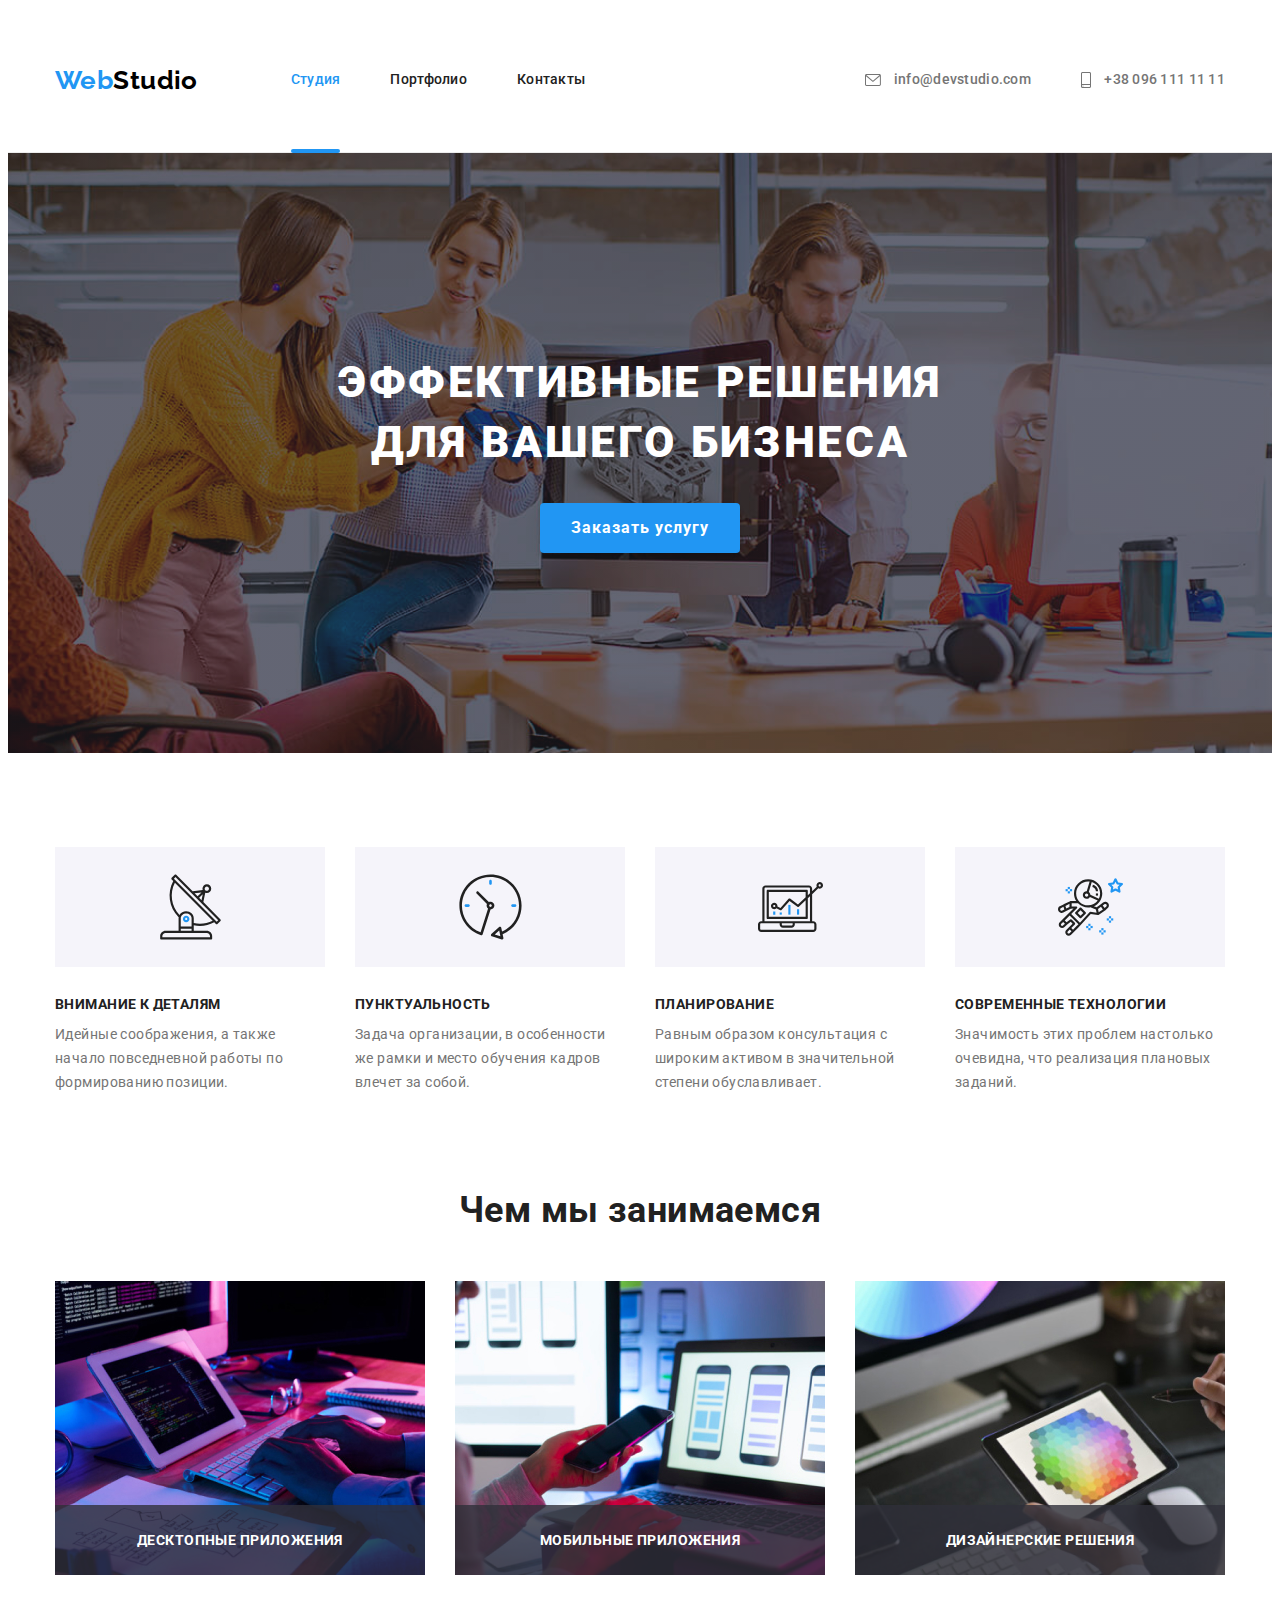
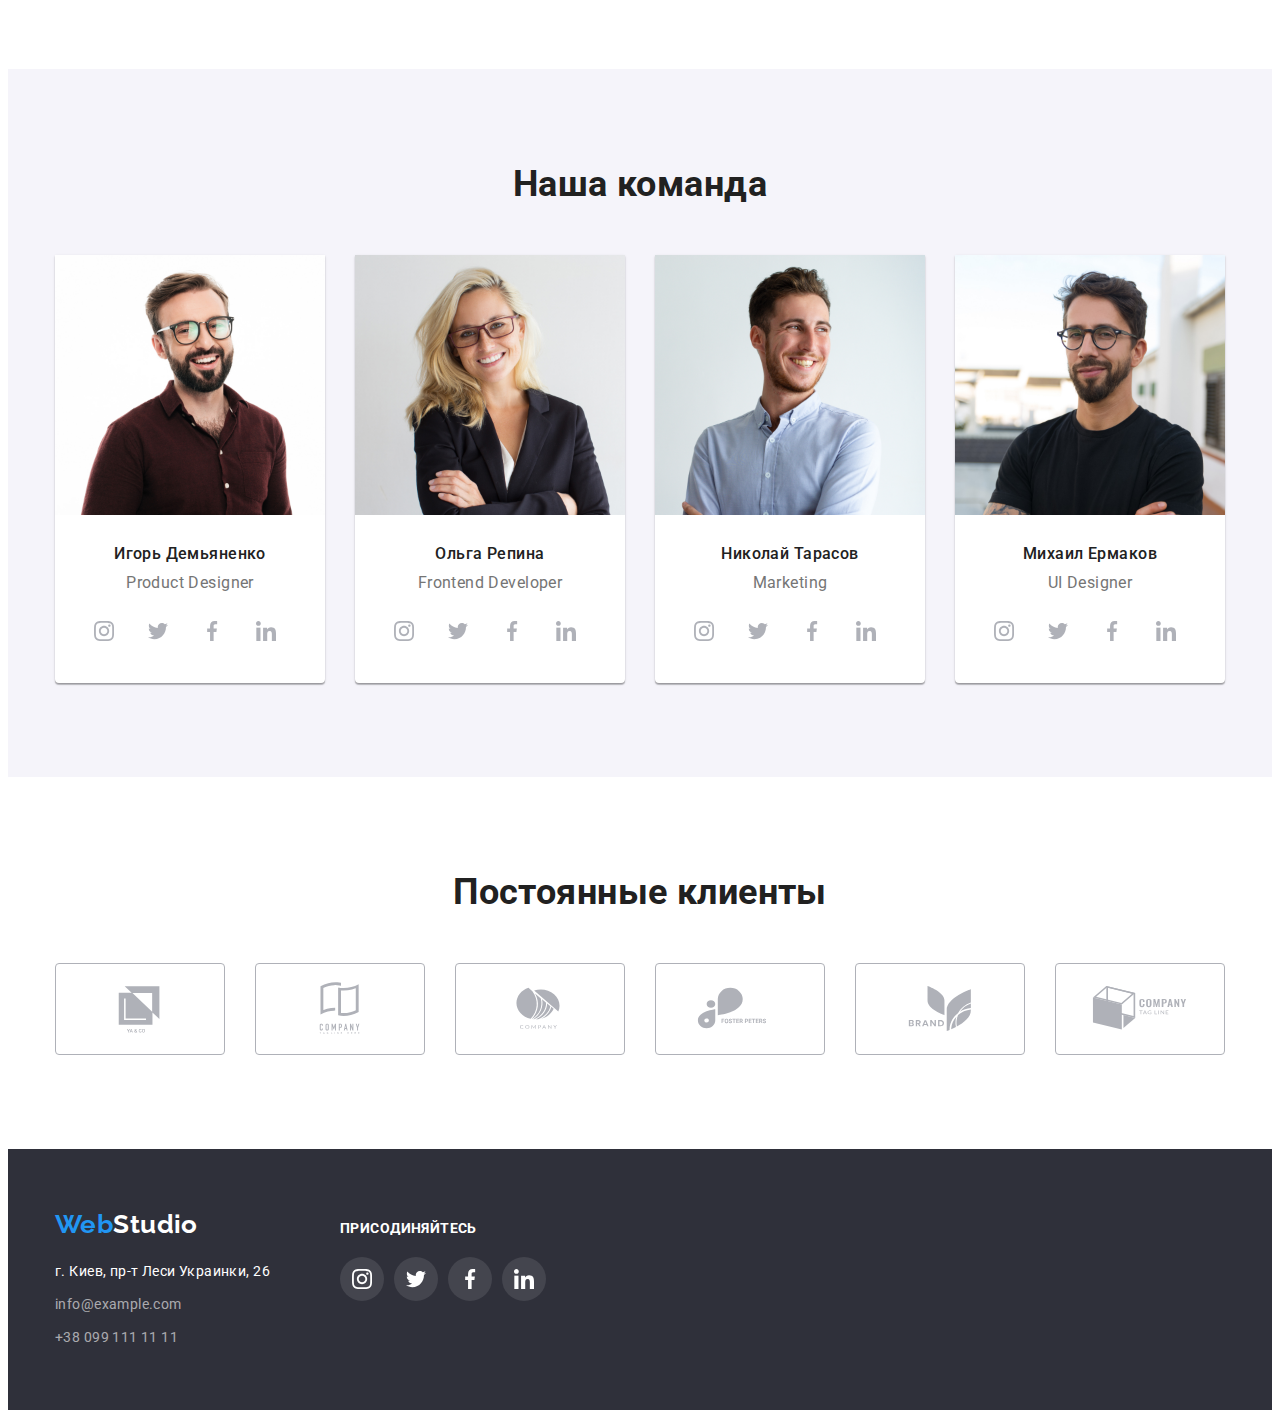
==== index.html @ 83161f33 "1406" ====
<!DOCTYPE html>
<html lang="ru">
    <head>
        <meta charset="UTF-8">
        <meta http-equiv="X-UA-Compatible" content="IE=edge">
        <meta name="viewport" content="width=device-width, initial-scale=1.0">
        <title>Главная</title>  

        <link href="https://fonts.googleapis.com/css2?family=Raleway:wght@700&family=Roboto:wght@400;500;700;900&display=swap" rel="stylesheet"> 

        <link rel="stylesheet" href="https://cdnjs.cloudflare.com/ajax/libs/modern-normalize/1.1.0/modern-normalize.min.css"
         integrity="sha512-wpPYUAdjBVSE4KJnH1VR1HeZfpl1ub8YT/NKx4PuQ5NmX2tKuGu6U/JRp5y+Y8XG2tV+wKQpNHVUX03MfMFn9Q==" crossorigin="anonymous" referrerpolicy="no-referrer" />
                
        <link rel="stylesheet" href="./css/style.css">
    </head>
<body class="body">
    <header class="header">
        <div class="container container-nav">
            <nav class="header-nav" >
             <!--Навигация на другие страницы-->
                 <a href="./index.html" class="logo ">Web<Span class="logo-two ">Studio</Span></a>
                <ul class="list-cont site-nav ">
                    <li class="item current">
                        <a class="link  list" href="./index.html"> Студия </a></li>                      
                    
                    <li class="item">
                        <a  class="link list" href="./portfolio.html"  >Портфолио</a></li>
                    
                    <li class="item">
                        <a class="link list" href=""  >Контакты</a></li>
                </ul>
            </nav>
                <ul class="list-cont site-nav">
                    <li class="cont">
                        <a href="mailto:info@devstudio.com" class="col cont-link">
                             <svg class="cont-icon"  width="16" height="12">
                                <use href="./image/icons.svg/symbol-defs.svg#icon-envelope"></use></svg>
                                info@devstudio.com</a></li>
                            
                    <li class="cont"><a href="tel:+380961111111" class=" col cont-link">
                            <svg class="cont-icon"  width="10" height="16">
                                 <use href="./image/icons.svg/symbol-defs.svg#icon-phone"></use></svg>
                       
                           +38 096 111 11 11</a></li>
                </ul>
        </div>
    </header>
    <main>
        <!--Уникальный контент страницы-->
        <section class="main-effect">
            
            <h1 class="main-head">ЭФФЕКТИВНЫЕ РЕШЕНИЯ<br>ДЛЯ ВАШЕГО БИЗНЕСА</h1>
            <button class="hero-btn" type="button">Заказать услугу
            </button>
       
        </section>
        <!--2 Раздел-->
       
<!--ЭТАПЫ РАБОТЫ-->
        <section class="section">
                <div class="container">
                    <h2 class="visually-hidden "> Этапы работы </h2>
                    <ul class="card-set list">
                        <li class="aside-item">
                            <div class="aside-icon">
                                  <svg width="65" height="70">
                                  <use href="./image/icons.svg/symbol-defs.svg#icon-antenna"></use>
                                </svg>
                              </div>
                            <h3 class="type-name">ВНИМАНИЕ К ДЕТАЛЯМ</h3>
                            <p class="type-text">Идейные соображения, а также <br>начало повседневной работы по формированию позиции.</p>
                        </li>
                        <li class="aside-item">
                            <div class="aside-icon">
                                <svg width="65" height="70">
                                <use href="./image/icons.svg/symbol-defs.svg#icon-clock"></use>
                              </svg>
                            </div>
                            <h3 class="type-name">ПУНКТУАЛЬНОСТЬ</h3>
                            <p class="type-text">Задача организации, в особенности же рамки и место обучения кадров влечет за собой.</p>
                        </li>
                        <li class="aside-item">
                            <div class="aside-icon">
                                <svg width="65" height="70">
                                <use href="./image/icons.svg/symbol-defs.svg#icon-diagram"></use>
                              </svg>
                            </div>
                            <h3 class="type-name">ПЛАНИРОВАНИЕ</h3>
                            <p class="type-text">Равным образом консультация с широким активом в значительной степени обуславливает.</p>                
                        </li>
                        <li class="aside-item">
                            <div class="aside-icon">
                                <svg width="65" height="70">
                                <use href="./image/icons.svg/symbol-defs.svg#icon-astronaut"></use>
                              </svg>
                            </div>
                            <h3 class="type-name">СОВРЕМЕННЫЕ ТЕХНОЛОГИИ</h3>
                            <p class="type-text">Значимость этих проблем настолько очевидна, что реализация плановых заданий.</p>                
                        </li>
                    </ul>
                </div>
         </section>
 <!--Чем мы занимаемся-->
        <section class="section section-about">
            <div class="container">
                <h2 class="task about-task">Чем мы занимаемся</h2>
                    <ul class="about-img list">
                        <li class="list-img"> 
                            <img src="./image/img1.jpg"  alt="картинка1" width="370" height="294">
                            <div class="about-item-text">
                                <p>Десктопные приложения</p>
                            </div>
                        </li>
                        <Li class="list-img"> 
                            <img src="./image/img2.jpg"  alt="картинка2" width="370" height="294">
                            <div class="about-item-text">
                                <p>Мобильные приложения</p>
                            </div>
                        </Li>
                        <Li class="list-img">
                             <img src="./image/img3.jpg"  alt="картинка3" width="370" height="294">
                             <div class="about-item-text">
                                <p>Дизайнерские решения</p>
                            </div>                           
                        </Li>
                </ul>
            </div>
        </section>
<!--НАША КОМАНДА-->        
        <section class="section team">
            <div class="container">
                <h2 class="comand  comand-about">Наша команда</h2>  
                <ul class="comand-list list">
                    <li class="team-list team-img">
                        <img class="photo-team" src="./image/photo1.jpg"  alt="фото Игорь Демьяненко" width="270" height="260">
                            <div class="team-div">
                                <h3 class="comand-name" >Игорь Демьяненко</h3>
                                <p class="comand-position">Product Designer</p>
                                <ul class="team-soc-list list">
                                    <li class="team-soc-item">
                                        <a href="" class="team-soc-link">
                                            <svg class="team-soc-icon" width="20" height="20">
                                            <use href="./image/icons.svg/symbol-defs.svg#icon-instagram"></use>
                                            </svg>
                                        </a>
                                    </li>
                                    <li class="team-soc-item">
                                        <a href="" class="team-soc-link">
                                            <svg class="team-soc-icon" width="20" height="20">
                                                <use href="./image/icons.svg/symbol-defs.svg#icon-twitter"></use>
                                            </svg>
                                        </a>
                                    </li>
                                    <li class="team-soc-item">
                                        <a href="" class="team-soc-link">
                                            <svg class="team-soc-icon" width="20" height="20">
                                                <use href="./image/icons.svg/symbol-defs.svg#icon-fb"></use>
                                            </svg>
                                        </a>
                                    </li>
                                    <li class="team-soc-item">
                                        <a href="" class="team-soc-link">
                                            <svg class="team-soc-icon" width="20" height="20">
                                                <use href="./image/icons.svg/symbol-defs.svg#icon-linkedin"></use>
                                            </svg>
                                        </a>
                                    </li>
                                </ul>
                                
                            </div>
                    </li>
                    <li class="team-list team-img">
                        <img class="photo-team"  src="./image/photo2.jpg"  alt="фотоОльга Репина" width="270" height="260">
                        <div class="team-div">
                            <h3 class="comand-name">Ольга Репина</h3>
                            <p class="comand-position">Frontend Developer</p> 
                            <ul class="team-soc-list list">
                                <li class="team-soc-item">
                                    <a href="" class="team-soc-link">
                                        <svg class="team-soc-icon" width="20" height="20">
                                        <use href="./image/icons.svg/symbol-defs.svg#icon-instagram"></use>
                                        </svg>
                                    </a>
                                </li>
                                <li class="team-soc-item">
                                    <a href="" class="team-soc-link">
                                        <svg class="team-soc-icon" width="20" height="20">
                                        <use href="./image/icons.svg/symbol-defs.svg#icon-twitter"></use>
                                        </svg>
                                    </a>    
                                </li>
                                <li class="team-soc-item">
                                    <a href=""class="team-soc-link">
                                        <svg class="team-soc-icon" width="20" height="20">
                                           <use href="./image/icons.svg/symbol-defs.svg#icon-fb"></use>
                                    </svg>
                                </a>
                                </li>
                                <li class="team-soc-item">
                                    <a href="" class="team-soc-link">
                                        <svg class="team-soc-icon" width="20" height="20">
                                        <use href="./image/icons.svg/symbol-defs.svg#icon-linkedin"></use>
                                        </svg>
                                    </a>    
                                </li>
                            </ul>
                        </div>
                    </li>
                    <li class="team-list team-img">
                        <img class="photo-team"  src="./image/photo3.jpg"  alt="фотоНиколай Тарасов" width="270" height="260">
                        <div class="team-div">
                            <h3 class="comand-name">Николай Тарасов</h3>
                            <p class="comand-position">Marketing</p> 
                            <ul class="team-soc-list list">
                                <li class="team-soc-item">
                                    <a href="" class="team-soc-link">
                                        <svg class="team-soc-icon" width="20" height="20">
                                        <use href="./image/icons.svg/symbol-defs.svg#icon-instagram"></use>
                                        </svg>
                                    </a>
                                </li>
                                <li class="team-soc-item">
                                    <a href="" class="team-soc-link">
                                        <svg class="team-soc-icon" width="20" height="20">
                                        <use href="./image/icons.svg/symbol-defs.svg#icon-twitter"></use>
                                        </svg>
                                    </a>
                                </li>
                                <li class="team-soc-item">
                                    <a href="" class="team-soc-link">
                                        <svg class="team-soc-icon" width="20" height="20">
                                        <use href="./image/icons.svg/symbol-defs.svg#icon-fb"></use>
                                        </svg>
                                    </a>    
                                </li>
                                <li class="team-soc-item">
                                    <a href="" class="team-soc-link">
                                        <svg class="team-soc-icon" width="20" height="20">
                                        <use href="./image/icons.svg/symbol-defs.svg#icon-linkedin"></use>
                                        </svg>
                                    </a>
                                </li>
                            </ul>
                        </div>
                    </li>
                    <li class="team-list team-img">
                        <img class="photo-team"  src="./image/photo4.jpg"  alt="фото Михаил Ермаков" width="270" height="260">
                        <div class="team-div">
                            <h3 class="comand-name">Михаил Ермаков</h3>
                            <p class="comand-position">UI Designer</p>
                            <ul class="team-soc-list list">
                                <li class="team-soc-item">
                                    <a href="" class="team-soc-link">
                                        <svg class="team-soc-icon" width="20" height="20">
                                        <use href="./image/icons.svg/symbol-defs.svg#icon-instagram"></use>
                                        </svg>
                                    </a>
                                </li>
                                <li class="team-soc-item">
                                    <a href="" class="team-soc-link">
                                        <svg class="team-soc-icon" width="20" height="20">
                                        <use href="./image/icons.svg/symbol-defs.svg#icon-twitter"></use>
                                        </svg>
                                    </a>
                                </li>
                                <li class="team-soc-item">
                                    <a href="" class="team-soc-link">
                                        <svg class="team-soc-icon" width="20" height="20">
                                        <use href="./image/icons.svg/symbol-defs.svg#icon-fb"></use>
                                        </svg>
                                    </a>
                                </li>
                                <li class="team-soc-item">
                                    <a href="" class="team-soc-link">
                                        <svg class="team-soc-icon" width="20" height="20">
                                        <use href="./image/icons.svg/symbol-defs.svg#icon-linkedin"></use>
                                        </svg>
                                    </a>
                                </li>
                            </ul>   
                        </div>
                    </li>
                </ul>
            </div>
        </section>
<!--Постоянные клиенты-->
        <section class="section section-client">
            <div class="container">
                <h2 class="client  about-task">Постоянные клиенты</h2>
            
                <ul class="client-list list">
                    <li class="client-item">
                        <a href="" class="client-link ">
                            <svg class="client-item-icon" width="106" height="60"> 
                                <use  href="./image/icons.svg/symbol-defs.svg#icon-Logo" ></use>
                            </svg> 
                        </a>
                    </li>
                    <li class="client-item"> 
                        <a href="" class="client-link ">
                            <svg class="client-item-icon" width="106" height="60"> 
                                <use  href="./image/icons.svg/symbol-defs.svg#icon-Logo-1" ></use>
                            </svg> 
                        </a>
                    </li>
                    <li class="client-item"> 
                        <a href="" class="client-link ">
                            <svg class="client-item-icon" width="106" height="60"> 
                 
                                <use  href="./image/icons.svg/symbol-defs.svg#icon-Logo-2" ></use>
                            </svg> 
                        </a>
                    </li>
                    <li class="client-item"> 
                        <a href="" class="client-link ">
                            <svg class="client-item-icon" width="106" height="60"> 
                                <use  href="./image/icons.svg/symbol-defs.svg#icon-Logo-3" ></use>
                            </svg> 
                        </a>
                    </li>
                    <li class="client-item"> 
                        <a href="" class="client-link ">
                            <svg class="client-item-icon" width="106" height="60"> 
                                <use  href="./image/icons.svg/symbol-defs.svg#icon-Logo-4" ></use>
                            </svg> 
                        </a>
                    </li>
                    <li class="client-item"> 
                        <a href="" class="client-link ">
                            <svg class="client-item-icon" width="106" height="60"> 
                                <use  href="./image/icons.svg/symbol-defs.svg#icon-Logo-5" ></use>
                            </svg> 
                        </a>
                    </li>
                                        
                </ul>
            </div>
        </section>
     </main>

     <!--Подвал страницы-->
    <footer class="footer">
       <div class="container">
            <div class="footer-left">
               <a class="logo-foot" href="/" >Web<Span class="logo-thre">Studio</Span></a>
                 <address>
                    <ul class="foot list">
                        <li class="foot-item foot-one"><a href="https://goo.gl/maps/aNRmM5jgGCXuYNQ1A" target="_blank" rel="noopener nofollow noreferrer"
                         class="footer-link link">г. Киев, пр-т Леси Украинки, 26</a></li>
                        <li class="cont-link foot-item"><a class="cont-add" href="mailto:info@example.com" >info@example.com</a></li>
                        <li class="cont-link foot-item"><a class="cont-add" href="tel:+380991111111" >+38 099 111 11 11</a></li>          
                    </ul>
                </address> 
            </div>
            <div class="footer-right">
                <p class="footer-title">ПРИСОДИНЯЙТЕСЬ</p>
                <ul class="footer-soc-list list">
                    <li class="footer-soc-link">
                        <svg class="footer-soc-icon" width="20" height="20">
                            <use href="./image/icons.svg/symbol-defs.svg#icon-instagram"></use>
                        </svg>
                    </li>
                    <li class="footer-soc-link">
                        <svg class="footer-soc-icon" width="20" height="20">
                            <use href="./image/icons.svg/symbol-defs.svg#icon-twitter"></use>
                        </svg>
                    </li>
                    <li class="footer-soc-link">
                        <svg class="footer-soc-icon" width="20" height="20">
                            <use href="./image/icons.svg/symbol-defs.svg#icon-fb"></use>
                        </svg>
                    </li>
                    <li class="footer-soc-link">
                        <svg class="footer-soc-icon" width="20" height="20">
                            <use href="./image/icons.svg/symbol-defs.svg#icon-linkedin"></use>
                        </svg>
                    </li>
                </ul>
                
            </div>
       </div>
      
    </footer>
   
</body>
</html>
---- css/style.css ----
:root {
    --main-title-color:#212121;
    --two-title-color:#FFFFFF;
    --main-btn-color:#FFFFFF;
    --accent-color:#2196F3;
    --primary-text-color:#757575;
    --foot-cont:rgba(255, 255, 255, 0.6);
    --effect-color: #2F303A;
    --btn-comand:#F5F4FA ;
    --card-portfol:#eeeeee;
}
li {
    list-style-type: none;
}

ul {
    margin: 0;
    padding: 0;
    list-style: none;
}

img {
    display: block;
    max-width: 100%;
    height: auto;
    
}

h1, h2, h3, h4, h5, h6, p {
    margin-top: 0;
    margin-bottom: 0;
}

html {
    box-sizing: border-box;
}

*,
*::before,
*::after {
    box-sizing: inherit;
}
    
.body {
    font-family: "Roboto", sans-serif;
    letter-spacing: 0.03em;
    font-size: 14px;
    color: var(--main-title-color);
    background-color: var(--main-btn-color);
 }

.header{
    background: var(--main-btn-color);
    list-style-type: none;
    border-bottom: 1px solid #ECECEC;
    
}
a {
    text-decoration: none;
    font-style: normal;}

.logo {
    font-family:'Raleway', sans-serif;
    font-weight:700;
    font-size: 26px;
    line-height: 1.19; 
    color: var(--accent-color);
    margin-right: 93px;
    
}
.logo-two {
    color: black;
}
.logo-thre{
    color:var(--two-title-color);
}

.list{
    /*text-decoration: none;*/
    margin: 0px;
   /* list-style: none;*/
    
}
.list-cont{
    font-weight: 500;
    line-height: 1.14;
    letter-spacing: 0.02em;
    text-decoration: none;
    margin: 0px;
}
.item{
    color:var(--main-title-color);
    margin: 0px;
    padding-top: 32px;
    padding-bottom: 32px;
}

.site-nav .link.current {
    position: relative;
    color: var(--accent-text-color);
}
.site-nav .link.current::after {
    content: '';
    position: absolute;
    width: 100%;
    height: 4px;
    background-color: var(--accent-text-color);
    border-radius: 2px;
    left: 0;
    bottom: 0;
  }
  
  .site-nav .link {
    display: block;
    padding-top: 32px;
    padding-bottom: 32px;
    color: var(--primary-text-colour);
    font-weight: 500;
    font-size: 14px;
    line-height: 1.14;
    letter-spacing: 0.02em;
    transition: color var(--timing-function) var(--cubic);
}

/*сыслку делаем синей и основной*/
.item:hover,
.item:focus,
.current {
    color: var(--accent-color);
    position: relative;
}

.current::after {
    content: "";
    position: absolute;
    left: 0;
    bottom: -1px;
    width: 100%;
    height: 4px;
    background: var(--accent-color);
    border-radius: 2px;
}
.col-one{
    color: var(--accent-color);
}
.col {
    color: var(--primary-text-color) ;
}

/*спрятали заголовок список работ*/
.visually-hidden {
    position: absolute;
    white-space: nowrap;
    width: 1px;
    height: 1px;
    overflow: hidden;
    border: 0;
    padding: 0;
    clip: rect(0 0 0 0);
    clip-path: inset(50%);
    margin: -1px;
}

.main-effect { 
    /*background-color:var(--effect-color);*/
    background-image: linear-gradient( to right, rgba(47, 48, 58, 0.4), 
    rgba(47, 48, 58, 0.4)) ,
    url(../image/hero.svg);
    background-repeat: no-repeat;
    background-position: center;
    background-size: cover;
    padding: 200px 0px;
    margin:0 auto;
    text-align: center;   
    max-width: 1600px;
    height: 600px;
}
.main-head{
    font-weight: 900;
    font-size: 44px;
    line-height: 1.36;
    letter-spacing: 0.06em;
    color: var(--two-title-color);
    margin-bottom: 30px;
}
.hero-btn {
    background: #2196f3;
    box-shadow: 0px 4px 4px rgb(0 0 0 / 15%);
    border-radius: 4px;
    border: none;
    font-family: 'Roboto';
    font-style: normal;
    font-weight: 700;
    font-size: 16px;
    line-height: 1.87;
    letter-spacing: 0.06em;
    cursor: pointer;
    width: 200px;
    height: 50px;
    color: var(--two-title-color);
   
}
.btn-item{
    font-weight: 700;
    font-size: 16px;
    line-height: 1.87;
    letter-spacing: 0.06em;
    color:var(--two-title-color);
    text-align: center;
}
.btn-item:not(:last-child) {
padding-right: 8px;}

.main-btn {
    list-style: none;
    display: flex;
    justify-content: center;
    margin-bottom: 50px;
} 

.cursor:hover
.cursor:focus {
    box-shadow: 0px 4px 4px 0px #00000026;
}
.type-name{
    font-weight: 700;
    font-size: 14px;
    line-height: 1.14;
    letter-spacing: 0.03em;
    color:var(--main-title-color);  
    margin-bottom: 10px;
   /* margin: 0 auto;*/
}
.type-text {
    font-size: 14px;
    line-height: 1.71;
    color: var(--primary-text-color);
    width: 270px;
}
.task,  .comand, .client {
    font-weight: 700;
    font-size: 36px;
    line-height: 1.17;
    color: var(--main-title-color);
    /*text-align: center;*/
}
.back {
    background-color: var(--btn-comand);
}

.comand-name {
    font-weight: 500;
    font-size: 16px;
    line-height: 1.18; 
    color: var(--main-title-color);
    margin-bottom: 10px;
    text-align: center;
    /*margin: 0px;*/
}
.comand-position {
    font-size: 16px;
    line-height: 1.18;
    color: var(--primary-text-color);
    margin-bottom: 16px;
}

.cont-link:hover ,
.cont-link:focus{
    color: var(--accent-color);
}
.button {
    cursor: pointer;}


.name-add{
    font-size: 16px;
    line-height: 1.87;
    color: var(--primary-text-color);
    /*margin: 0px;*/
}
.name-work{
    font-weight: 700;
    font-size: 18px;
    line-height: 2;
    letter-spacing: 0.06em;
    color: var(--main-title-color);
    /*margin: 0px;*/
    margin-bottom: 4px;
}
.name-button{
    font-weight: 500;
    font-size: 16px;
    line-height: 1.62;
    color: var(--main-title-color);
    cursor: pointer;
    background-color: var(--btn-comand);
    border-radius: 4px;
    padding: 6px 22px;
}
.name-button:hover,
.name-button:focus {
background-color: var(--accent-color);
color:var(--two-title-color);
}


.logo-footer span {
    color:var(--main-title-color);
}

.adress {
    font-style: normal;
    line-height: 1.71;
    color: var(--accent-color);
}

.adress-contact {
    line-height: 1.71;   
    color: var(--primary-text-color);
}
.style{
    font-style:normal; /*убрали курсив*/
}
.footer{
    background-color:var(--effect-color);
  /*  padding:0px 0;
    margin:0px ; */
    padding-top: 60px;
    padding-bottom: 60px;
}
.footer .container{
    display: flex;
    align-items: baseline;
}

.foot{
    /*font-size: 14px;*/
    line-height: 1.71;
    text-decoration: none;
}
.footer-link {
    color: var(--two-title-color);
}
.logo-foot{
    font-family:'Raleway', sans-serif;
    font-weight:700;
    font-size: 26px;
    line-height: 1.19; 
    color: var(--accent-color);
}
.cont-add{
    color:var(--foot-cont);
    margin: 0px;
    /*margin-bottom: 20px;*/
}
.container{
    width: 1200px;
    margin: 0 auto;
    margin-left: auto;
    margin-right: auto;
    /*align-items: center;*/
    padding-left: 15px;
    padding-right: 15px;
}
.container-nav{
    display: flex;
}
.header-nav{
    display: flex;
    align-items: center;
    margin-right: auto;
}
.site-nav{
    display: flex;
    align-items: center;
    padding: 0px;
    margin: 0px;
}

.header-link {
    position: relative;
}

.header-link.current::after {
    content: '';
    position: absolute;
    left: 0;
    bottom: 0;
    display: block;
    width: 100%;
    height: 4px;
    background-color: var(--accent-color);
    border-radius: 2px;
    /* transition-property: opacity; */
    /* transition-property: transform;
    transition-duration: 250ms;
    transition-timing-function: cubic-bezier(0.4, 0, 0.2, 1); */
    /* opacity: 0; */
    /* transform: scaleX(0) */
}
.item:not(:last-child) {
    margin-right: 50px;
}
.cont{
    margin-top: 32px;
    margin-bottom: 32px;
    /*padding-left: 40px;*/
}
.cont+.cont{ 
    margin-left: 50px;
}
ul {
    display: block;
    list-style-type: disc;
    margin-block-start: 1em;
    margin-block-end: 1em;
    margin-inline-start: 0px;
    margin-inline-end: 0px;
   /* padding-inline-start: 40px;*/
}
.section{
    display: block;
    padding-top: 94px;
    padding-bottom: 94px;
}
.card-set{
    /*padding: 0;
    margin: 0;
    list-style: none;*/
    display: flex;
}
.aside-item:not(:last-child) {
    margin-right: 30px;
}
.aside-icon{
    width: 270px;
    height: 120px;
    background-color: #F5F4FA;
    margin-bottom: 30px;
    display: flex;
    align-items: center;
    justify-content: center;
}

.section-about{
    padding-top: 0px;
}
.about-task{
    margin: 0px;
    margin-bottom: 50px;
    text-align: center;
    margin-left:auto ;
    margin-right:auto;
}
.about-img {
    display: flex;
     padding-inline-start: 0;
    justify-content: space-between;
}
.list-img:not(:last-child) {
    margin-right: 30px;
    display: flex;
}

.list-img {
    position: relative;
}
 
.about-item-text {
    position: absolute;
    bottom: 0;
    left: 0;
    width: 100%;
    height: 70px;
    padding-top: 27px;
    padding-bottom: 27px;
    background-color: rgba(47, 48, 58, 0.8);
    font-weight: 700;
    text-align: center;
    text-transform: uppercase;
    color:var(--two-title-color);
}
.team{
    background-color:var(--btn-comand);
}

.comand{
    margin: 0;
    margin-bottom: 50px;
}
.comand-about{
    /*margin-left:auto ;
    margin-right:auto;*/
    text-align: center
}
.comand-list {
    display: flex;
    /*margin: 0;*/
    padding-inline-start: 0px;
}

.team-list:not(:last-child) {
    margin-right: 30px;

}
.photo-team {
    display: block;
    height: auto;}
.team-div{
    padding-top: 30px;
    padding-bottom: 30px;
}
.team-img{
    background:var(--two-title-color);
    box-shadow: 0px 1px 3px rgb(0 0 0 / 12%), 0px 1px 1px rgb(0 0 0 / 14%), 0px 2px 1px rgb(0 0 0 / 20%);
    border-radius: 0px 0px 4px 4px;
    text-align: center;
     /*border: 1px solid #c5c5c5;
    border-top: 0px;*/
}
.team-soc-link:hover,
.team-soc-link:focus {
    background-color: var(--accent-color);
    fill: var(--text-white);
}


.foot-one{
    margin-top: 20px;}

.foot-item:not(:last-child) {
    margin-bottom: 9px;}

/* ---------------PORTFOLIO_____*/
.portfolio{
    display: flex;
    flex-wrap: wrap;
    padding-inline-start: 0;
    margin-right:-30px;
    margin-bottom:-30px;
}
.btn-item {
    padding: 0;
}
.item-potfolio{
    /*position: relative;*/
    display: flex;
    width: 370px;
    height: 404px;
    left: 215px;
    top: 262px;
    
    background: var(--two-title-color);
    border: 1px solid var(--card-portfol);
}

.item-potfolio{
    margin-right: 30px;
    margin-bottom: 30px;   
    transition-property: box-shadow;
    transition-duration: 250ms;
    transition-timing-function: cubic-bezier(0.4, 0, 0.2, 1);
}

.img-portf{
    width: 100%;
}
.thumb {
    display: block;
    position: relative;
    overflow: hidden;
}

.portfolio-overlay{
    position: absolute;
    top: 0;
    left: 0;
    width: 100%;
    height: 100%;
    padding: 63px 24px;
    display: flex;
    align-items: center;
    justify-content: center;
    font-weight: 400;
    font-size: 18px;
    line-height: 1.56;
    color: var(--main-btn-color);
    background-color: hsla(207, 90%, 54%, 0.9);
    transform: translateY(100%);
    transition: transform 250ms cubic-bezier(0.4, 0, 0.2, 1);
}
.img-portf:focus .portfolio-overlay,
.img-portf:hover .portfolio-overlay{
    transform: translateY(0);
}


.text-div{
    padding: 20px 24px;
}
.portfolio-btn{
    font-weight: 500;
    font-size: 16px;
    line-height: 1.62;
    color: var(--main-title-color);
    cursor: pointer;
    background-color: var(--btn-comand);
    border-radius: 4px;
    padding: 6px 22px;
    border: none;
}
.portfolio-btn:hover,
.portfolio-btn:focus {
background-color: var(--accent-color);
color:var(--two-title-color);
}

.item-potfolio:hover {

box-shadow: 0px 1px 1px rgba(0, 0, 0, 0.12),
        0px 4px 4px rgba(0, 0, 0, 0.06),
        1px 4px 6px rgba(0, 0, 0, 0.16);;

}
.portfolio-projects-link img {
    display: block;
}


/*------4-----*/
.client-title{
    font-weight: 700;
    font-size: 36px;
    line-height: 1.16;
    text-align: center;
    color: var(--main-title-color);
}

.client-list{
    display: flex;
    padding-inline-start: 0;
    justify-content: center;
}
.client-item:not(:last-child){
   margin-right: 30px; 
}
.client-link{
    width: 170px;
    height: 92px;
    display: flex;
    align-items: center;
    justify-content: center;
    border: 1px solid #afb1b8;
    border-radius: 4px;
    cursor: pointer;
    fill: #AFB1B8;;
}

.client-link:hover,
.client-link:focus{
    border: 1px solid #2196F3;
    fill: #2196F3;
}

.cont-icon{
    /*display: block;*/
    margin-right: 10px;
    fill:currentColor;
}
/*-----------4 HT------*/
.team-soc-list {
    display: flex;
    justify-content: center;
}
.team-soc-item {
    margin-right: 10px;
    background-color: rgba(255, 255, 255, 0.1);
    border-radius: 50%;
}

.team-soc-item {
    width: 44px;
    height: 44px;
    margin-right: 10px;
}

.team-soc-link {
    width: 44px;
    height: 44px;
    border-radius: 50%;
    display: flex;
    align-items: center;
    justify-content: center;
    fill: #AFB1B8;
}

.team-soc-link:not(:last-child){
    margin-right: 10px;
}

.team-soc-link:hover,.team-soc-icon:hover,
.team-soc-link:focus,.team-soc-icon:focus{
   background-color:  #2196F3;
    fill:var(--main-btn-color)
}

.cont-icon {
    vertical-align: middle;
    margin-right: 10px;
    fill: currentColor;
}

.client-item {
    flex-basis: calc(100% / 6 - 30px);
}
.footer-right {
    margin-left: 70px;
}

.footer-title {
    font-style: normal;
    font-weight: 700;
    font-size: 14px;
    line-height: 1.14;
    letter-spacing: 0.03em;
    text-transform: uppercase;
    color: var(--two-title-color);
    margin-bottom: 20px;
}
.footer-soc-list {
    display: flex;
}
.footer-soc-item {
    width: 44px;
    height: 44px;
    margin-right: 10px;
    background-color: rgba(255, 255, 255, 0.1);
    border-radius: 50%;
}

.footer-soc-link:hover,
.footer-soc-link:focus {
    background-color:var(--accent-color);
    cursor: pointer;
  
}
.footer-soc-item {
    width: 44px;
    height: 44px;
    margin-right: 10px;
}
.footer-soc-link {
    width: 44px;
    height: 44px;
    border-radius: 50%;
    display: flex;
    align-items: center;
    justify-content: center;
    fill: var(--main-btn-color);
    background-color: rgba(255, 255, 255, 0.1);
        ;
}
.footer-soc-link:not(:last-child)
 {
    margin-right: 10px;
}
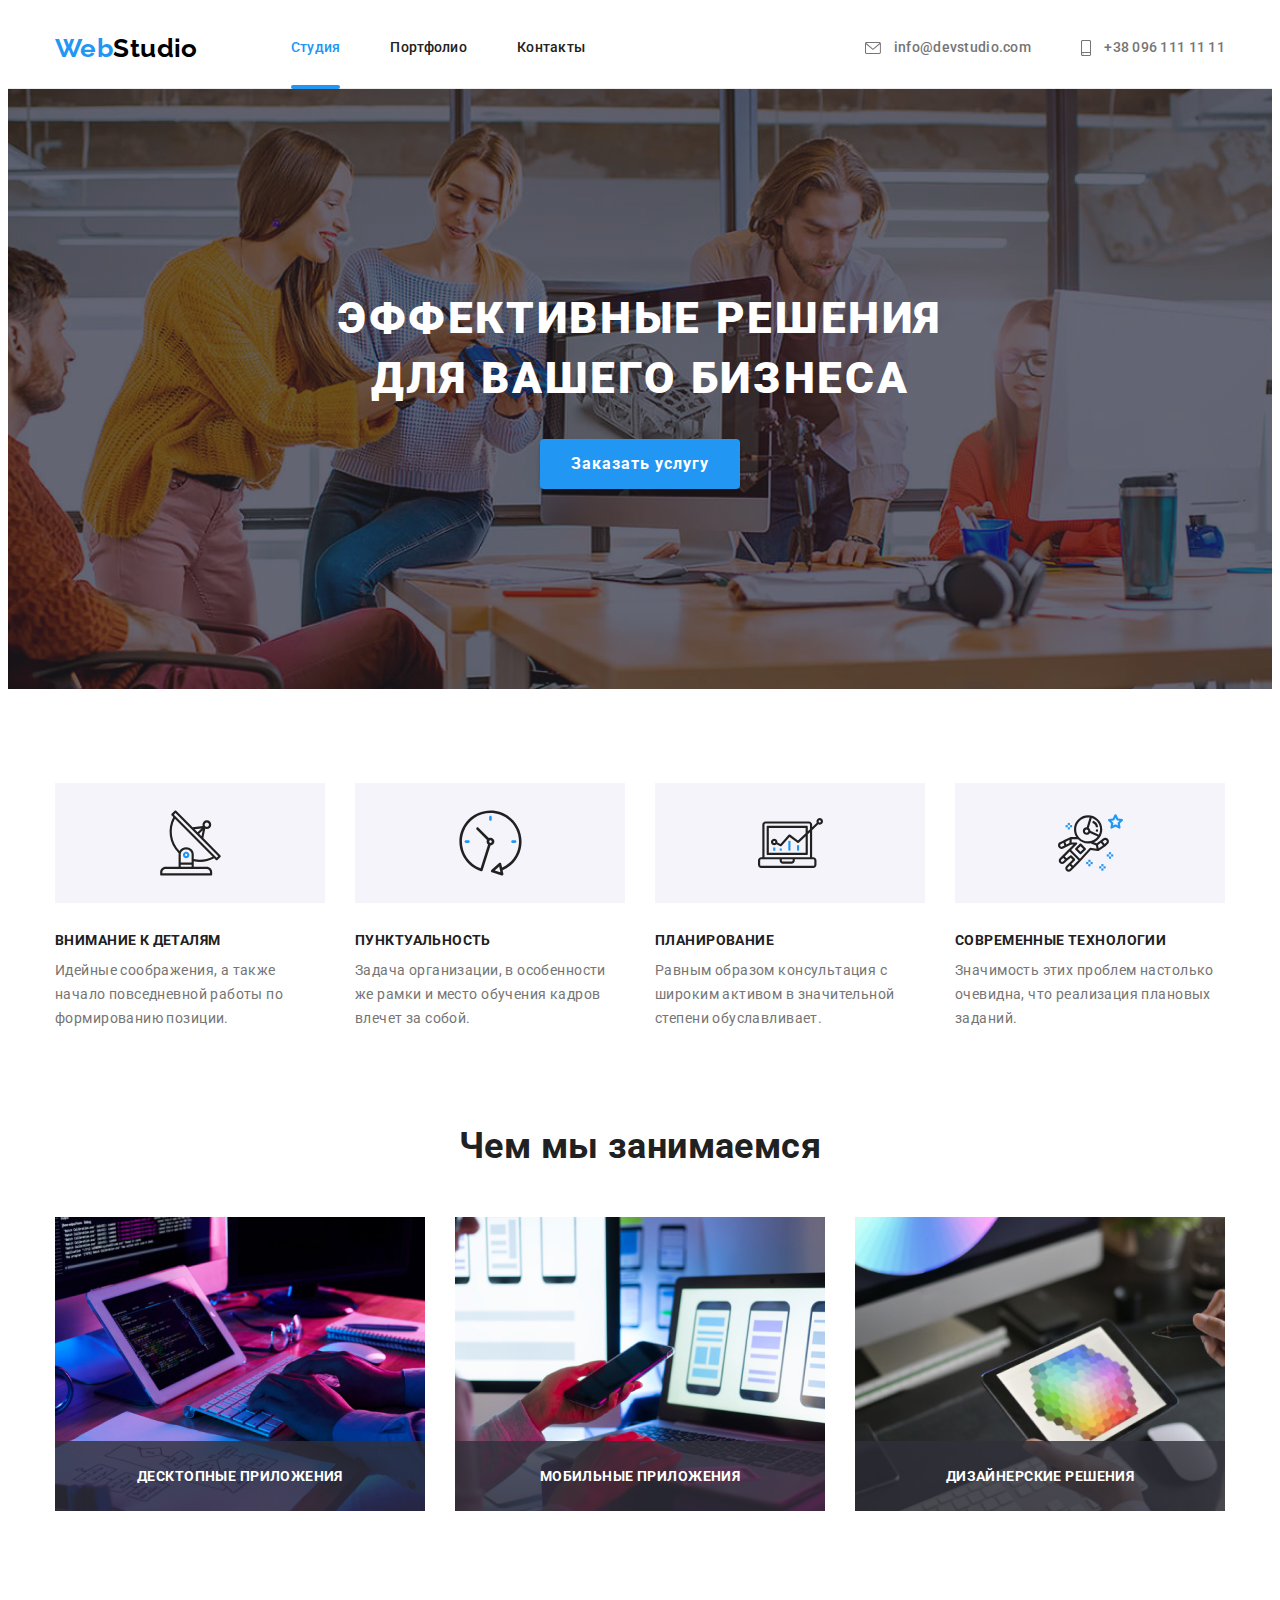
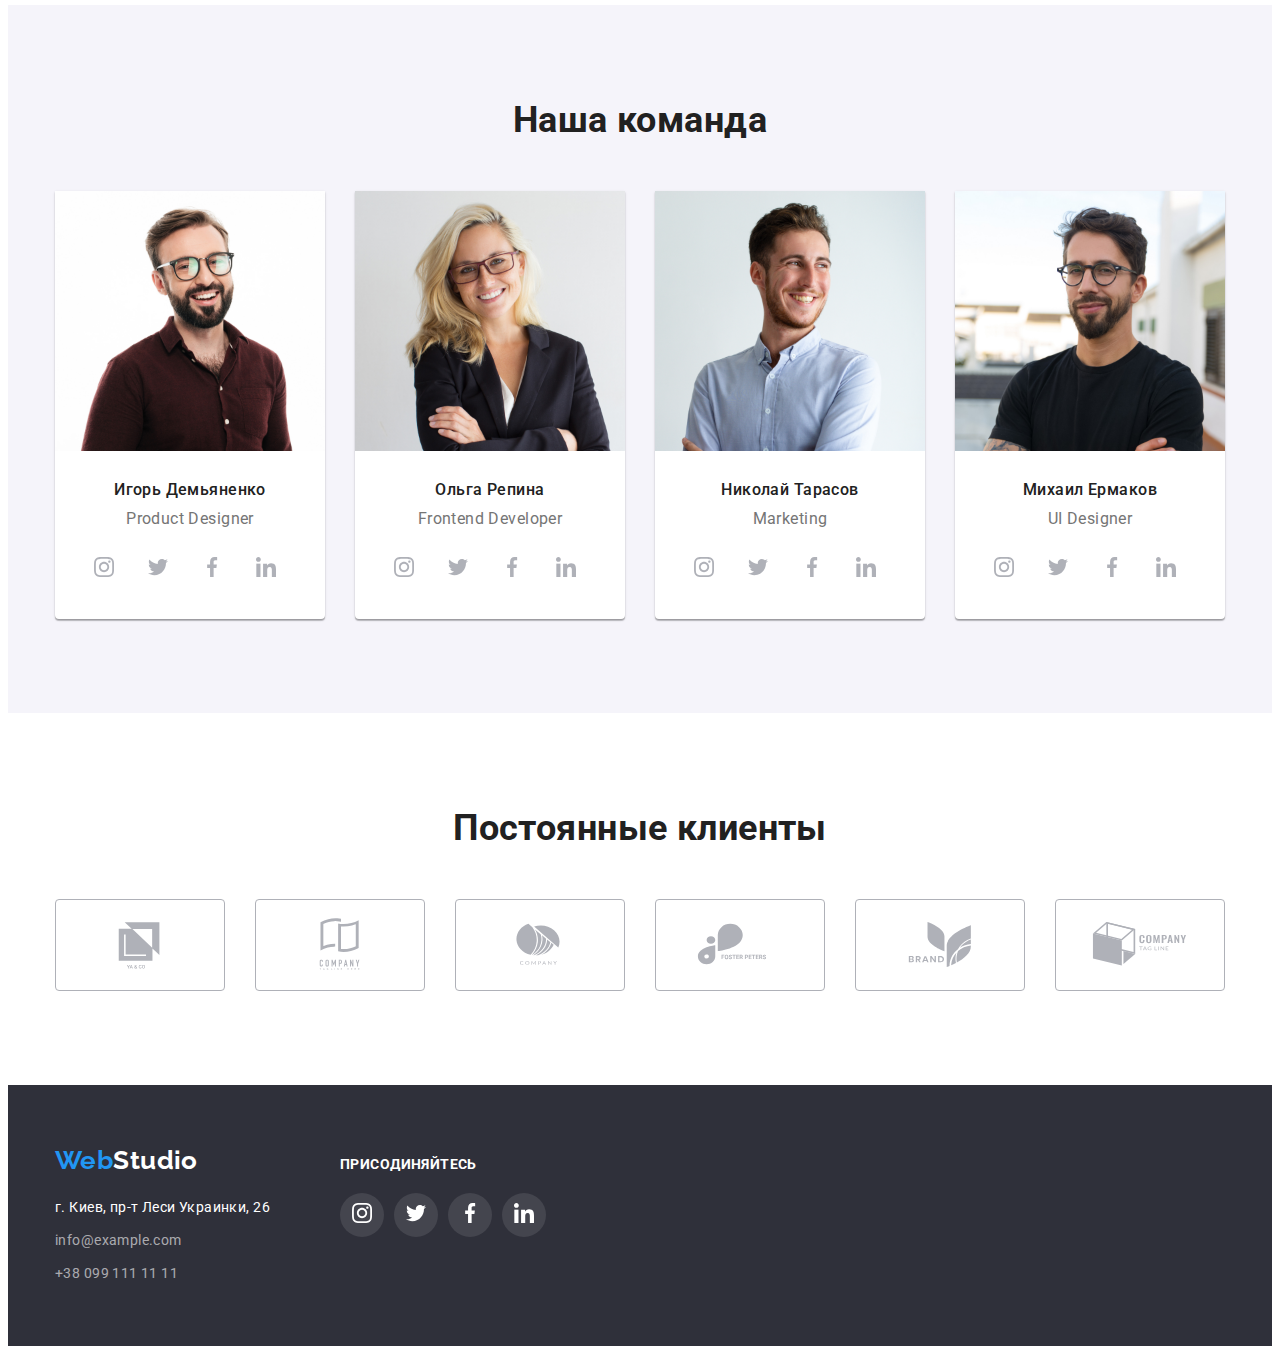
==== commit 1ea502d0: "19061" ====
--- a/index.html
+++ b/index.html
@@ -13,11 +13,11 @@
                 
         <link rel="stylesheet" href="./css/style.css">
     </head>
-<body class="body">
+<body class="body no-scroll ">
     <header class="header">
         <div class="container container-nav">
             <nav class="header-nav" >
-             <!--Навигация на другие страницы-->
+<!--Навигация на другие страницы-->
                  <a href="./index.html" class="logo ">Web<Span class="logo-two ">Studio</Span></a>
                 <ul class="list-cont site-nav ">
                     <li class="item current">
@@ -46,11 +46,11 @@
         </div>
     </header>
     <main>
-        <!--Уникальный контент страницы-->
+<!--Уникальный контент страницы-->
         <section class="main-effect">
             
             <h1 class="main-head">ЭФФЕКТИВНЫЕ РЕШЕНИЯ<br>ДЛЯ ВАШЕГО БИЗНЕСА</h1>
-            <button class="hero-btn" type="button">Заказать услугу
+            <button  class="hero-btn" data-modal-open  type="button">Заказать услугу
             </button>
        
         </section>
@@ -100,7 +100,7 @@
                     </ul>
                 </div>
          </section>
- <!--Чем мы занимаемся-->
+<!--Чем мы занимаемся-->
         <section class="section section-about">
             <div class="container">
                 <h2 class="task about-task">Чем мы занимаемся</h2>
@@ -190,7 +190,7 @@
                                     </a>    
                                 </li>
                                 <li class="team-soc-item">
-                                    <a href=""class="team-soc-link">
+                                    <a href="" class="team-soc-link">
                                         <svg class="team-soc-icon" width="20" height="20">
                                            <use href="./image/icons.svg/symbol-defs.svg#icon-fb"></use>
                                     </svg>
@@ -338,7 +338,8 @@
         </section>
      </main>
 
-     <!--Подвал страницы-->
+
+<!--Подвал страницы-->
     <footer class="footer">
        <div class="container">
             <div class="footer-left">
@@ -353,34 +354,53 @@
                 </address> 
             </div>
             <div class="footer-right">
-                <p class="footer-title">ПРИСОДИНЯЙТЕСЬ</p>
-                <ul class="footer-soc-list list">
-                    <li class="footer-soc-link">
-                        <svg class="footer-soc-icon" width="20" height="20">
-                            <use href="./image/icons.svg/symbol-defs.svg#icon-instagram"></use>
-                        </svg>
-                    </li>
-                    <li class="footer-soc-link">
-                        <svg class="footer-soc-icon" width="20" height="20">
-                            <use href="./image/icons.svg/symbol-defs.svg#icon-twitter"></use>
-                        </svg>
-                    </li>
-                    <li class="footer-soc-link">
-                        <svg class="footer-soc-icon" width="20" height="20">
-                            <use href="./image/icons.svg/symbol-defs.svg#icon-fb"></use>
-                        </svg>
-                    </li>
-                    <li class="footer-soc-link">
-                        <svg class="footer-soc-icon" width="20" height="20">
-                            <use href="./image/icons.svg/symbol-defs.svg#icon-linkedin"></use>
-                        </svg>
-                    </li>
-                </ul>
-                
+                 <h3 class="footer-title">ПРИСОДИНЯЙТЕСЬ</h3>
+                 <ul class="footer-soc-list list">
+                     <li class="footer-soc-link">
+                        <a href="" class="social-link">
+                            <svg class="footer-soc-icon" width="20" height="20">
+                                <use href="./image/icons.svg/symbol-defs.svg#icon-instagram"></use>
+                            </svg>
+                        </a>
+                     </li>
+                     <li class="footer-soc-link">
+                        <a href="" class="social-link">
+                            <svg class="footer-soc-icon" width="20" height="20">
+                                <use href="./image/icons.svg/symbol-defs.svg#icon-twitter"></use>
+                            </svg>
+                        </a>
+                     </li>
+                     <li class="footer-soc-link">
+                        <a href="" class="social-link">
+                            <svg class="footer-soc-icon" width="20" height="20">
+                                <use href="./image/icons.svg/symbol-defs.svg#icon-fb"></use>
+                            </svg>
+                        </a>
+                     </li>
+                     <li class="footer-soc-link">
+                        <a href="" class="social-link">                    
+                            <svg class="footer-soc-icon" width="20" height="20">
+                               <use href="./image/icons.svg/symbol-defs.svg#icon-linkedin"></use>
+                            </svg>
+                        </a>
+                     </li>
+                 </ul>
             </div>
        </div>
       
     </footer>
-   
+  
+<!--Модальное окно-->
+    <div class="backdrop is-hidden" data-modal>
+        <div class="modal">
+            <button  data-modal-close type="button" class="modal-btn"  data-modal-close>
+                <svg class="modal-close" width="18" height="18">
+                    <use href="./image/icons.svg/symbol-defs.svg#icon-close-1"></use>
+                </svg>    
+            </button>
+        </div>
+    </div>
+    
+    <script src="./js/modal.js"> </script>
 </body>
 </html>--- a/css/style.css
+++ b/css/style.css
@@ -9,7 +9,19 @@
     --effect-color: #2F303A;
     --btn-comand:#F5F4FA ;
     --card-portfol:#eeeeee;
-}
+
+    --box-shadow--accent: 0px 4px 4px rgba(0, 0, 0, 0.25);
+    
+    --set-gap: 30px;
+    --card-shadow: 0px 1px 3px rgba(0, 0, 0, 0.12), 0px 1px 1px rgba(0, 0, 0, 0.14), 0px 2px 1px rgba(0, 0, 0, 0.2);
+    --timing-duration: 250ms;
+    --time-function: cubic-bezier(0.4, 0, 0.2, 1);    
+    --transition-timing-function: cubic-bezier(0.4, 0, 0.2, 1);
+
+
+
+}
+
 li {
     list-style-type: none;
 }
@@ -54,8 +66,8 @@
     background: var(--main-btn-color);
     list-style-type: none;
     border-bottom: 1px solid #ECECEC;
-    
-}
+}
+
 a {
     text-decoration: none;
     font-style: normal;}
@@ -92,15 +104,15 @@
 .item{
     color:var(--main-title-color);
     margin: 0px;
-    padding-top: 32px;
-    padding-bottom: 32px;
+    /*padding-top: 32px;
+    padding-bottom: 32px;*/
 }
 
 .site-nav .link.current {
     position: relative;
     color: var(--accent-text-color);
 }
-.site-nav .link.current::after {
+.header-link.current::after .link.current::after {
     content: '';
     position: absolute;
     width: 100%;
@@ -108,7 +120,7 @@
     background-color: var(--accent-text-color);
     border-radius: 2px;
     left: 0;
-    bottom: 0;
+    bottom: -32px;
   }
   
   .site-nav .link {
@@ -121,6 +133,7 @@
     line-height: 1.14;
     letter-spacing: 0.02em;
     transition: color var(--timing-function) var(--cubic);
+    transition: color 250ms var(--time-function);
 }
 
 /*сыслку делаем синей и основной*/
@@ -146,6 +159,8 @@
 }
 .col {
     color: var(--primary-text-color) ;
+    padding-top: 32px;
+    padding-bottom: 32px;
 }
 
 /*спрятали заголовок список работ*/
@@ -209,6 +224,7 @@
     color:var(--two-title-color);
     text-align: center;
 }
+
 .btn-item:not(:last-child) {
 padding-right: 8px;}
 
@@ -403,10 +419,11 @@
     margin-right: 50px;
 }
 .cont{
-    margin-top: 32px;
-    margin-bottom: 32px;
+    margin-top: 0px;
+    margin-bottom: 0px;
     /*padding-left: 40px;*/
 }
+
 .cont+.cont{ 
     margin-left: 50px;
 }
@@ -516,9 +533,8 @@
     box-shadow: 0px 1px 3px rgb(0 0 0 / 12%), 0px 1px 1px rgb(0 0 0 / 14%), 0px 2px 1px rgb(0 0 0 / 20%);
     border-radius: 0px 0px 4px 4px;
     text-align: center;
-     /*border: 1px solid #c5c5c5;
-    border-top: 0px;*/
-}
+}
+
 .team-soc-link:hover,
 .team-soc-link:focus {
     background-color: var(--accent-color);
@@ -542,6 +558,12 @@
 }
 .btn-item {
     padding: 0;
+}
+.portfolio-btn:hover {
+    box-shadow: 0px 1px 1px rgba(0, 0, 0, 0.12),
+    0px 4px 4px rgba(0, 0, 0, 0.06),
+    1px 4px 6px rgba(0, 0, 0, 0.16);;
+    
 }
 .item-potfolio{
     /*position: relative;*/
@@ -558,9 +580,9 @@
 .item-potfolio{
     margin-right: 30px;
     margin-bottom: 30px;   
-    transition-property: box-shadow;
+    /*transition-property: box-shadow;
     transition-duration: 250ms;
-    transition-timing-function: cubic-bezier(0.4, 0, 0.2, 1);
+    transition-timing-function: cubic-bezier(0.4, 0, 0.2, 1);*/
 }
 
 .img-portf{
@@ -587,7 +609,7 @@
     line-height: 1.56;
     color: var(--main-btn-color);
     background-color: hsla(207, 90%, 54%, 0.9);
-    transform: translateY(100%);
+    transform: translateY(101%);
     transition: transform 250ms cubic-bezier(0.4, 0, 0.2, 1);
 }
 .img-portf:focus .portfolio-overlay,
@@ -609,6 +631,8 @@
     border-radius: 4px;
     padding: 6px 22px;
     border: none;
+    transition: background-color 250ms var(--time-function), color 250ms var(--time-function), box-shadow 250ms var(--time-function);
+    box-shadow 250ms var(--time-function);
 }
 .portfolio-btn:hover,
 .portfolio-btn:focus {
@@ -617,7 +641,6 @@
 }
 
 .item-potfolio:hover {
-
 box-shadow: 0px 1px 1px rgba(0, 0, 0, 0.12),
         0px 4px 4px rgba(0, 0, 0, 0.06),
         1px 4px 6px rgba(0, 0, 0, 0.16);;
@@ -654,7 +677,9 @@
     border: 1px solid #afb1b8;
     border-radius: 4px;
     cursor: pointer;
-    fill: #AFB1B8;;
+    fill: #AFB1B8;
+    transition: color 250ms cubic-bezier(0.4, 0, 0.2, 1), border-color 250ms cubic-bezier(0.4, 0, 0.2, 1);
+    
 }
 
 .client-link:hover,
@@ -677,6 +702,7 @@
     margin-right: 10px;
     background-color: rgba(255, 255, 255, 0.1);
     border-radius: 50%;
+    
 }
 
 .team-soc-item {
@@ -693,6 +719,10 @@
     align-items: center;
     justify-content: center;
     fill: #AFB1B8;
+    transition: color var(--timing-duration) 
+    var(--transition-timing-function), 
+    background-color var(--timing-duration) 
+    var(--transition-timing-function);
 }
 
 .team-soc-link:not(:last-child){
@@ -759,9 +789,93 @@
     justify-content: center;
     fill: var(--main-btn-color);
     background-color: rgba(255, 255, 255, 0.1);
-        ;
+    transition: background-color var(--timing-duration) var(--transition-timing-function);
+
 }
 .footer-soc-link:not(:last-child)
  {
     margin-right: 10px;
-}+}
+
+/*.social-link {
+    display: flex;
+    justify-content: center;
+    align-items: center;
+    color: inherit;
+    width: 100%;
+    height: 100%;
+    border-radius: 50%;
+    transition: background-color var(--timing-duration) var(--transition-timing-function);
+}*/
+
+/*Модальное окно*/
+
+.backdrop {
+    width: 100%;
+    height: 100%;
+    background: rgba(0, 0, 0, 0.2);
+    position: fixed;
+    top: 0;
+    transition: opacity var(--transition-duration)
+     var(--transition-timing-function),
+      visibility var(--transition-duration) var(--transition-timing-function);
+      z-index: 1;
+}
+.is-hidden {
+    visibility: hidden;
+    opacity: 0;
+    pointer-events: none;
+}
+.backdrop.is-hidden .modal {
+    transform: translate(-90%, 90%) scale(0) rotate(-360deg);
+    opacity: 0.2;
+}
+
+/*.no-scroll {
+    overflow: hidden;
+  }
+*/
+.modal {
+/*абсолют спозиционировали*/
+    position: absolute;
+    top: 50%;
+    left: 50%;
+    transform: translate(-50%, -50%) scale(1) rotate(0);
+
+    width: 528px;
+    min-height: 581px;
+    background: #ffffff;
+    box-shadow: 0px 1px 3px rgba(0, 0, 0, 0.12), 0px 1px 1px rgba(0, 0, 0, 0.14),
+      0px 2px 1px rgba(0, 0, 0, 0.2);
+    border-radius: 4px;
+    padding: 40px;
+
+    transition: opacity 250ms var(--time-function),transform 250ms var(--time-function),visibility 250ms var(--time-function);
+}
+  .modal-btn  {
+    display: flex;
+    position: absolute;
+    top: 8px;
+    right: 8px;
+    justify-content: center;
+    align-items: center;
+    cursor: pointer;
+    padding: 9px;
+    border-radius: 50%;
+    border: 1px solid rgba(0, 0, 0, 0.1);
+    background: #fff;
+   
+    /*анимация*/
+    transition-duration: 1000ms;
+    transition-timing-function: cubic-bezier(0.4, 0, 0.2, 1);
+}
+
+.modal-close {
+    transition: fill var(--time-function) var(--transition-timing-function);
+}
+
+.modal-btn:hover .modal-close,
+.modal-btn:focus .modal-close {
+  fill: var(--accent);
+}
+
